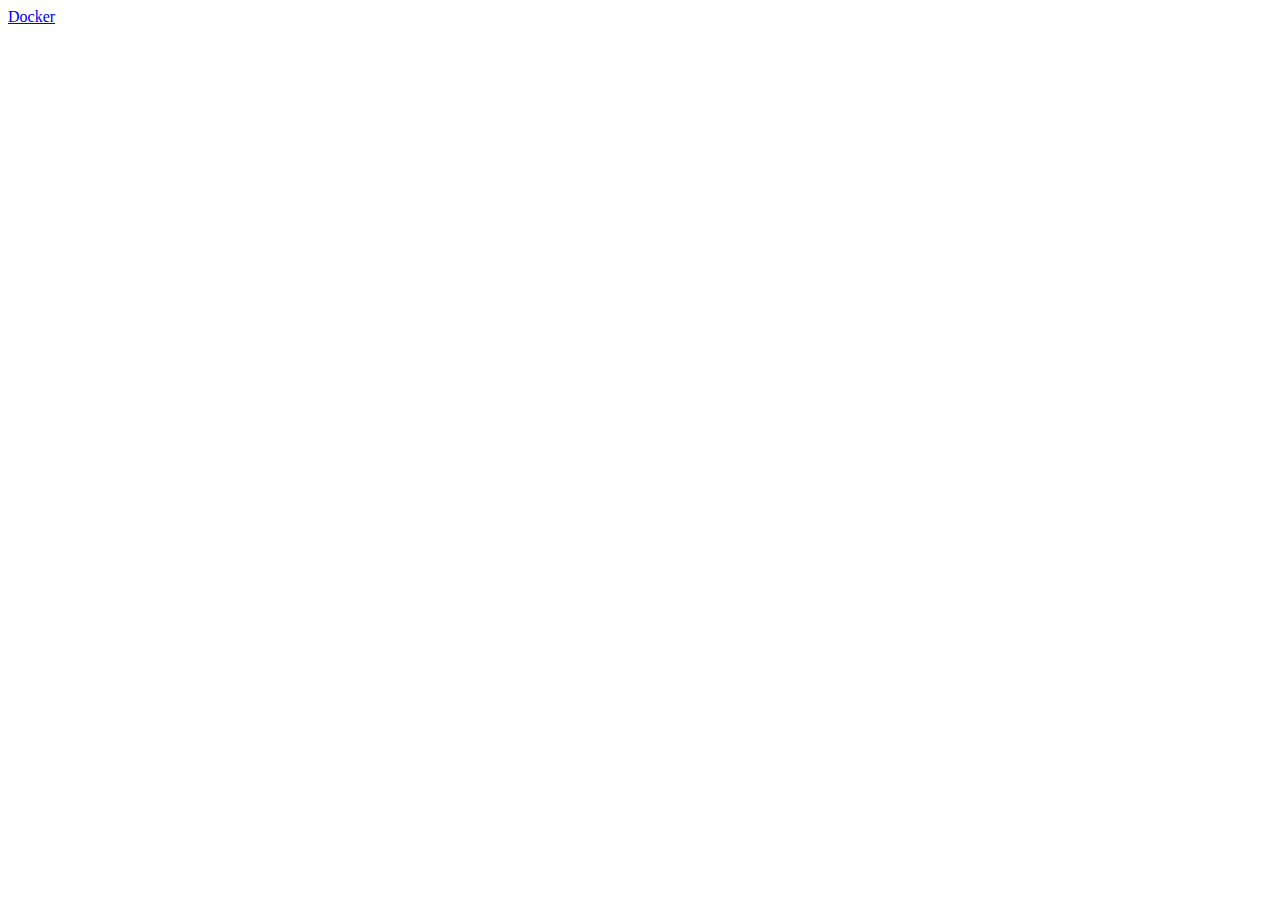
==== index.html @ 14392bf9 "add CNAME index.html in root and add footer in docker/index.html" ====
<!DOCTYPE html>
<html lang="en">
<head>
    <meta charset="UTF-8">
    <meta http-equiv="X-UA-Compatible" content="IE=edge">
    <meta name="viewport" content="width=device-width, initial-scale=1.0">
    <title> Alphaben </title>
</head>
<a href="./Docker/index.html"> Docker  </a>
<body>
    
</body>
</html>
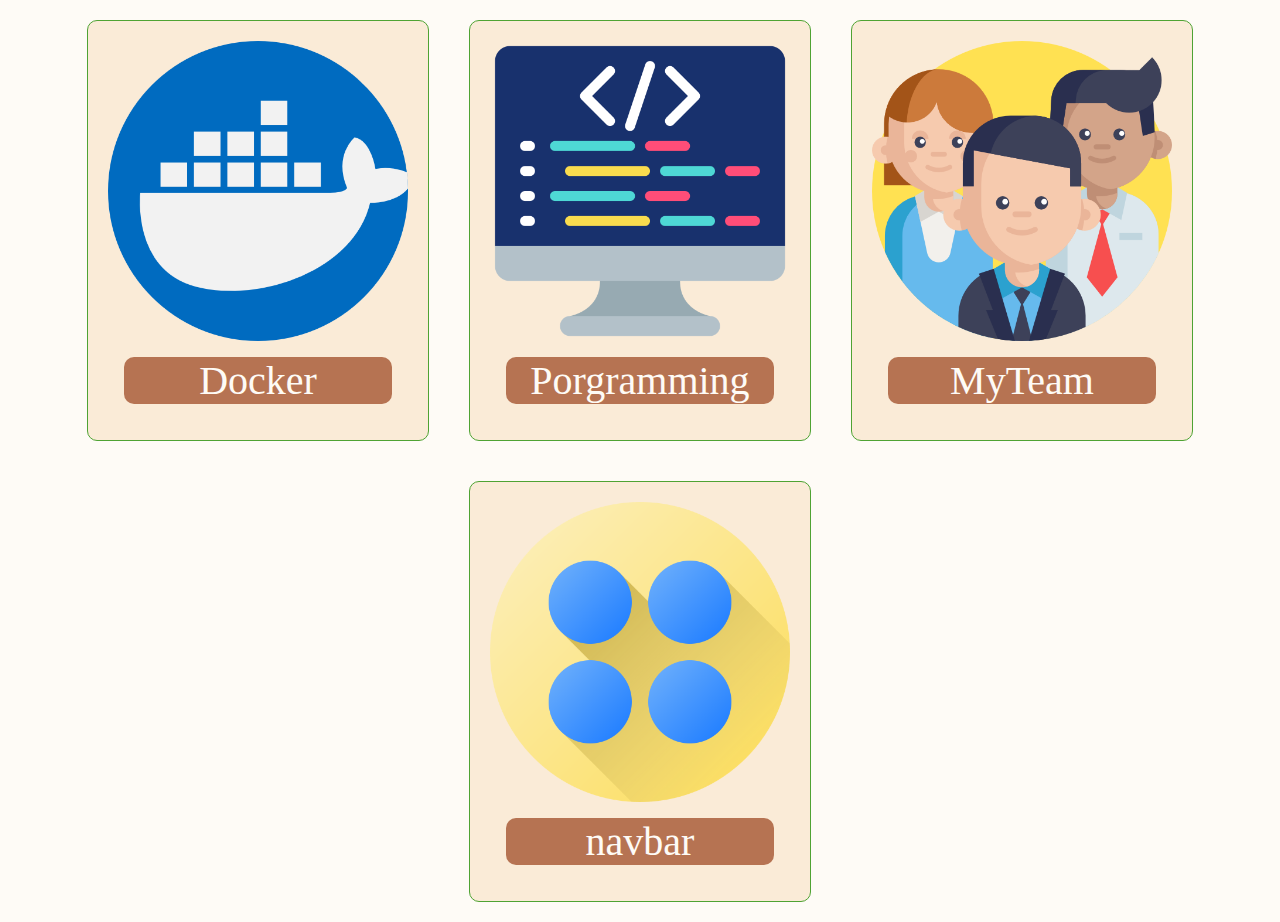
==== commit 85efd958: "add new route (programing , myteam , ... )" ====
--- a/index.html
+++ b/index.html
@@ -5,9 +5,41 @@
     <meta http-equiv="X-UA-Compatible" content="IE=edge">
     <meta name="viewport" content="width=device-width, initial-scale=1.0">
     <title> Alphaben </title>
+    <link rel="stylesheet" href="style.css">
 </head>
-<a href="./Docker/index.html"> Docker  </a>
 <body>
+    <div class="container">
+
+        <div class="card">
+            <img src="./img/docker.png">
+            <div class="button">
+                <a href="./Docker/index.html"> Docker  </a>
+            </div>
+        </div>
+
+        <div class="card">
+            <img src="./img/programming.png">
+            <div class="button">
+                <a href="./Porgramming"> Porgramming  </a>
+            </div>
+        </div>
+
+        <div class="card">
+            <img src="./img/team.png">
+            <div class="button">
+                <a href="./myteam/"> MyTeam </a>
+            </div>
+        </div>
+        <div class="card">
+            <img src="./img/menu.png">
+            <div class="button">
+                <a href="./navbar/">navbar</a>
+            </div>
+        </div>
+
+
+    </div>
+   
     
 </body>
 </html>--- a/style.css
+++ b/style.css
@@ -0,0 +1,115 @@
+
+* 
+{
+    padding: 0;
+    margin: 0;
+    box-sizing: border-box;
+    color: #8CB9BD;
+
+}
+
+body
+{
+    background-color: #FEFBF6;
+    color: #8CB9BD;
+}
+.container 
+{
+
+    display: flex;
+    margin: auto;
+    flex-direction: row;
+    flex-wrap: wrap;
+    max-width: 1200px;
+    /* background-color: blue; */
+    text-justify: center;
+    justify-content: center;
+    /* max-width: px; */
+
+
+}
+
+.card 
+{
+    display: flex;
+ 
+    flex-direction: column;
+    padding: 20px;
+    margin: 20px;
+    border: rgb(79, 163, 51) 1px solid;
+    background-color: antiquewhite;
+    border-radius: 10px;
+}
+
+.card:hover
+{
+    border: unset;
+    border-bottom: rgb(79, 163, 51) 10px solid;
+   /* border: unset;
+    outline: 4px solid red;
+    outline-offset: -20px; */
+}
+
+
+
+.card img
+{
+    width: 300px;
+    height: 300px;
+    
+    
+
+}
+
+.button
+{
+    
+    width: 100%;
+    /* background-color: black;  */
+    padding: 1rem;
+}
+
+.button a 
+{
+    display: block;
+    width: 100%;
+    border-radius: 10px;
+    text-align: center;
+    text-decoration: none;
+    font-size: 2.5rem;
+    color: #FEFBF6;
+    background-color: #B67352; 
+}
+.button a:hover
+{
+    display: block;
+    width: 100%;
+    border-radius: 10px;
+    text-align: center;
+    text-decoration: none;
+    font-size: 2.5rem;
+   border: solid #B67352 3px;
+    
+    color: #B67352;
+    background-color: #FEFBF6; 
+}
+
+
+@media only screen and (max-width: 768px) {
+ 
+    .card img
+{
+    width: 200px;
+    height: 200px;
+    
+}
+}
+
+@media only screen and (max-width: 500px) {
+    .card img   
+    {
+        width: 150px;
+        height: 150px;
+    
+    } 
+}
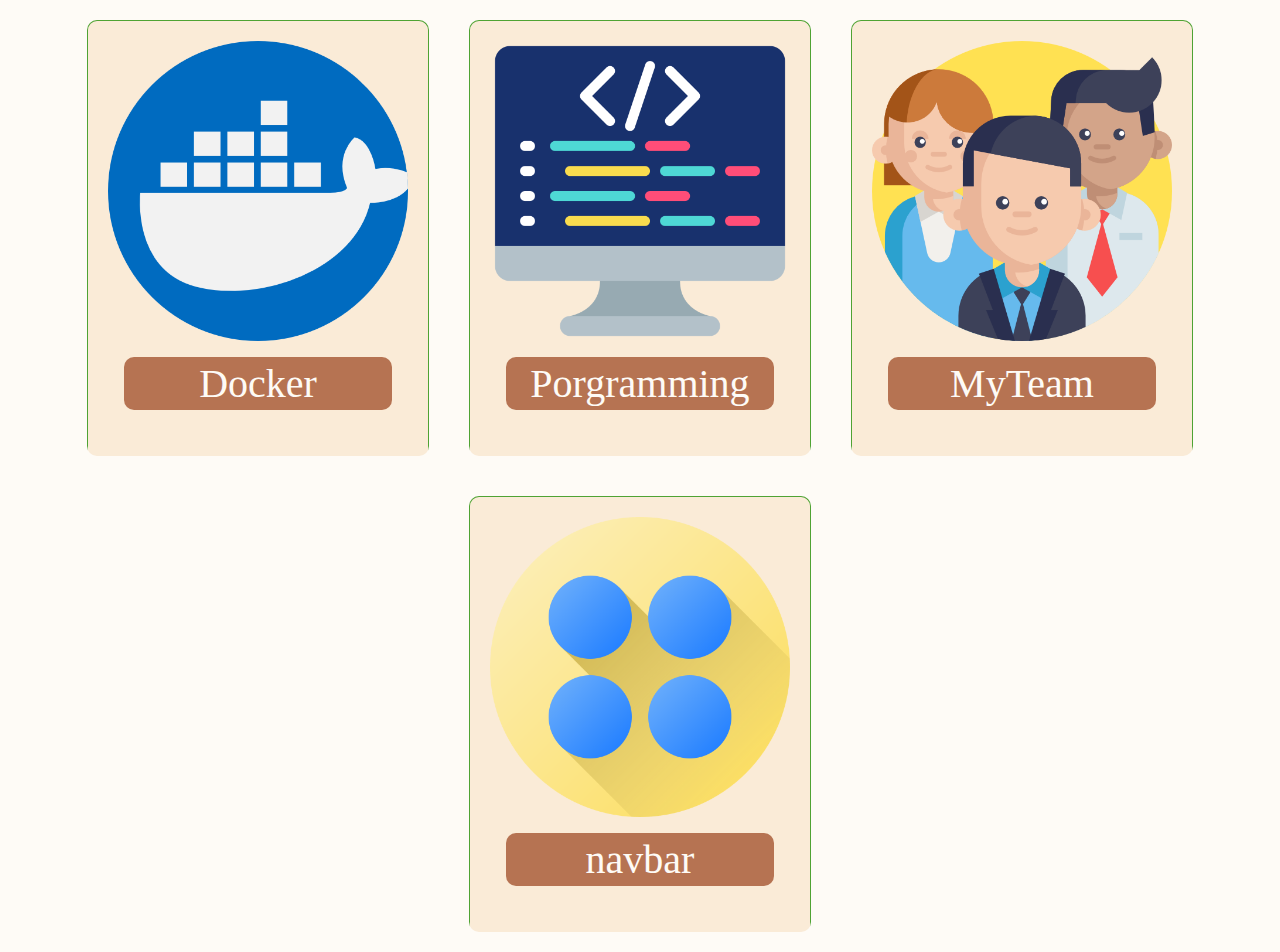
==== commit 95e8108c: "modifaing docker rout css but not work complete" ====
--- a/index.html
+++ b/index.html
@@ -36,10 +36,7 @@
                 <a href="./navbar/">navbar</a>
             </div>
         </div>
-
-
     </div>
    
-    
 </body>
 </html>--- a/style.css
+++ b/style.css
@@ -39,15 +39,16 @@
     border: rgb(79, 163, 51) 1px solid;
     background-color: antiquewhite;
     border-radius: 10px;
+    border-bottom: rgba(79, 163, 51, 0) 10px solid;
+    cursor: pointer;
 }
 
 .card:hover
 {
+    transition: .5s;
     border: unset;
-    border-bottom: rgb(79, 163, 51) 10px solid;
-   /* border: unset;
-    outline: 4px solid red;
-    outline-offset: -20px; */
+    /* border-bottom: rgb(79, 163, 51) 10px solid; */
+    transform: translateY(-10px);
 }
 
 
@@ -65,7 +66,6 @@
 {
     
     width: 100%;
-    /* background-color: black;  */
     padding: 1rem;
 }
 
@@ -79,6 +79,8 @@
     font-size: 2.5rem;
     color: #FEFBF6;
     background-color: #B67352; 
+    border: solid #b6735200 3px;
+    transition: .3s;
 }
 .button a:hover
 {
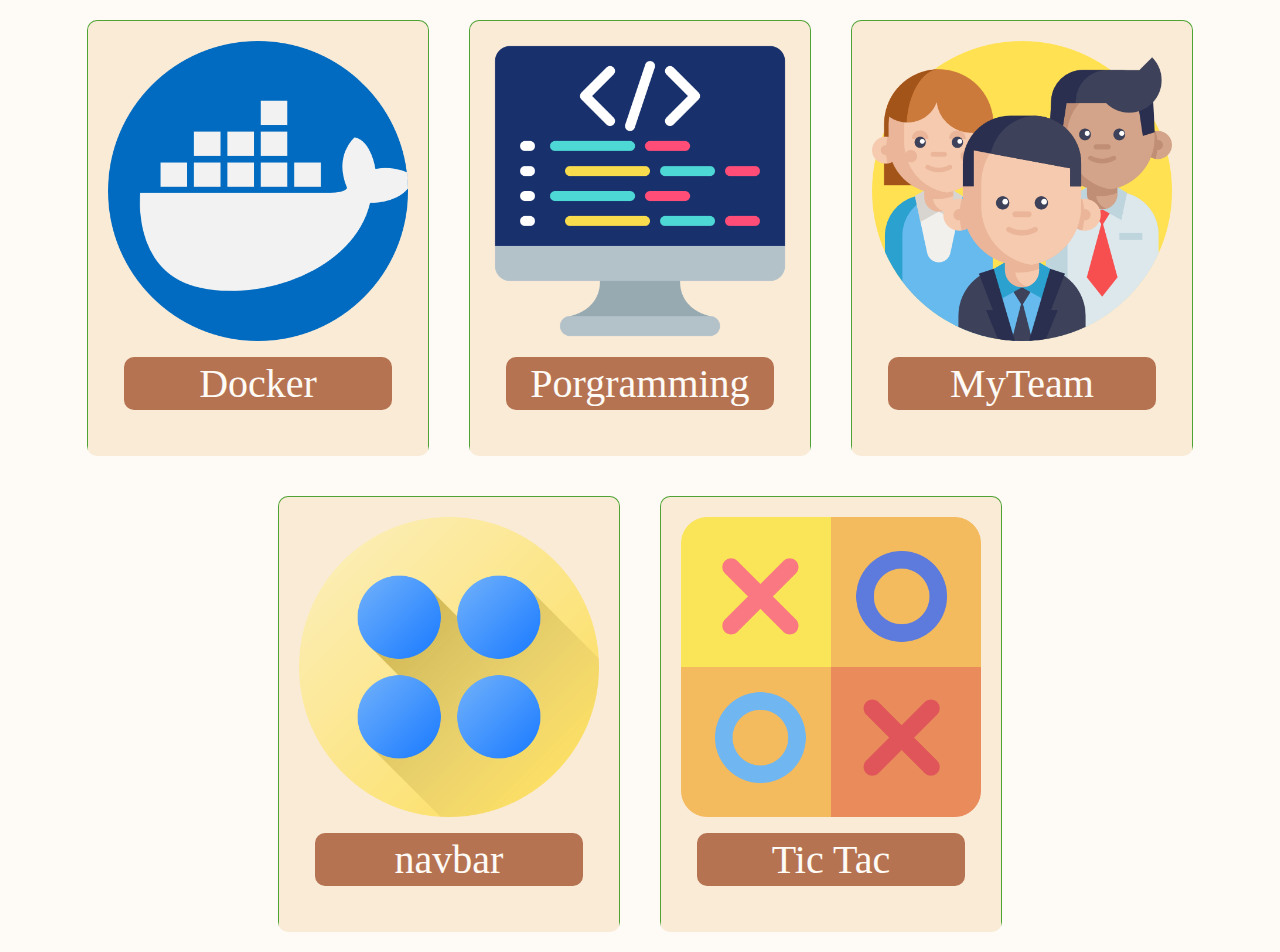
==== commit f5a313f1: "add tic_tac folder and other" ====
--- a/index.html
+++ b/index.html
@@ -36,6 +36,14 @@
                 <a href="./navbar/">navbar</a>
             </div>
         </div>
+        
+        <div class="card">
+            <img src="./img/tic-tac.png">
+            <div class="button">
+                <a href="./tic_tac">Tic Tac</a>
+            </div>
+        </div>
+
     </div>
    
 </body>
